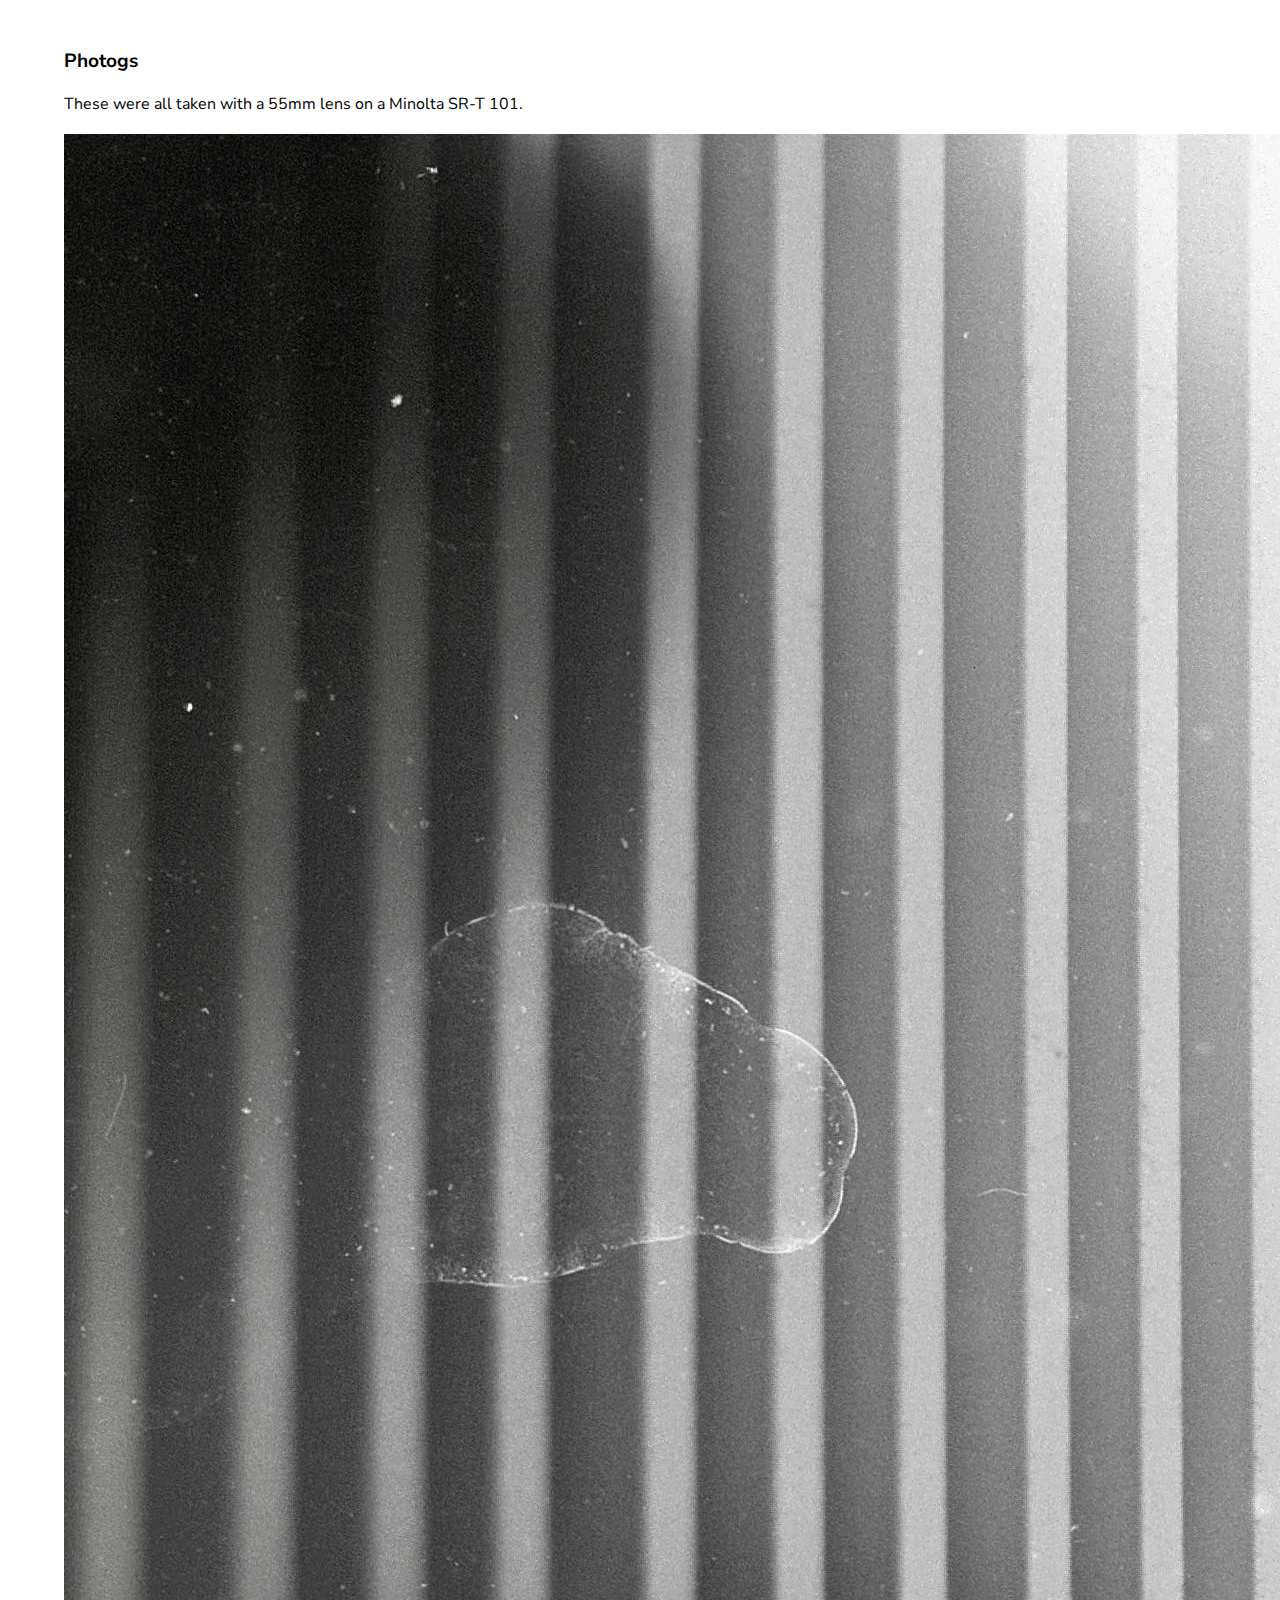
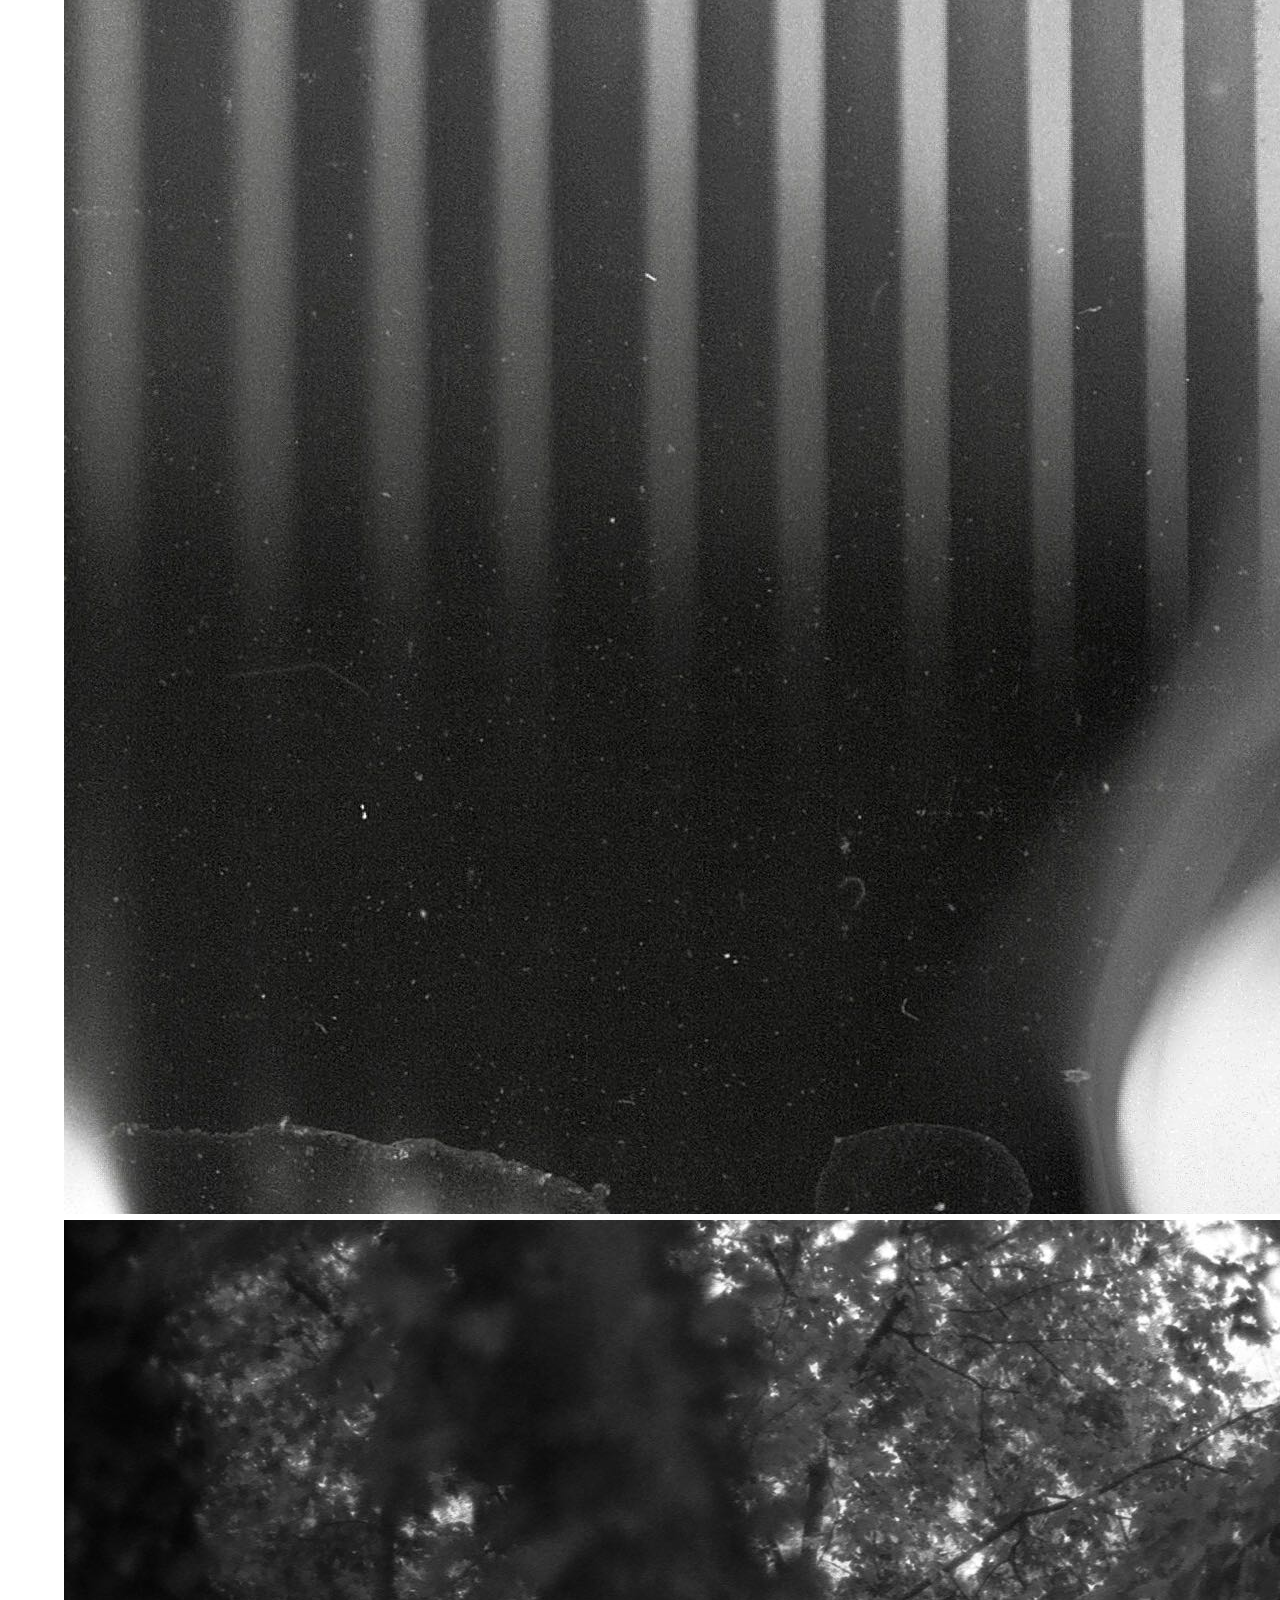
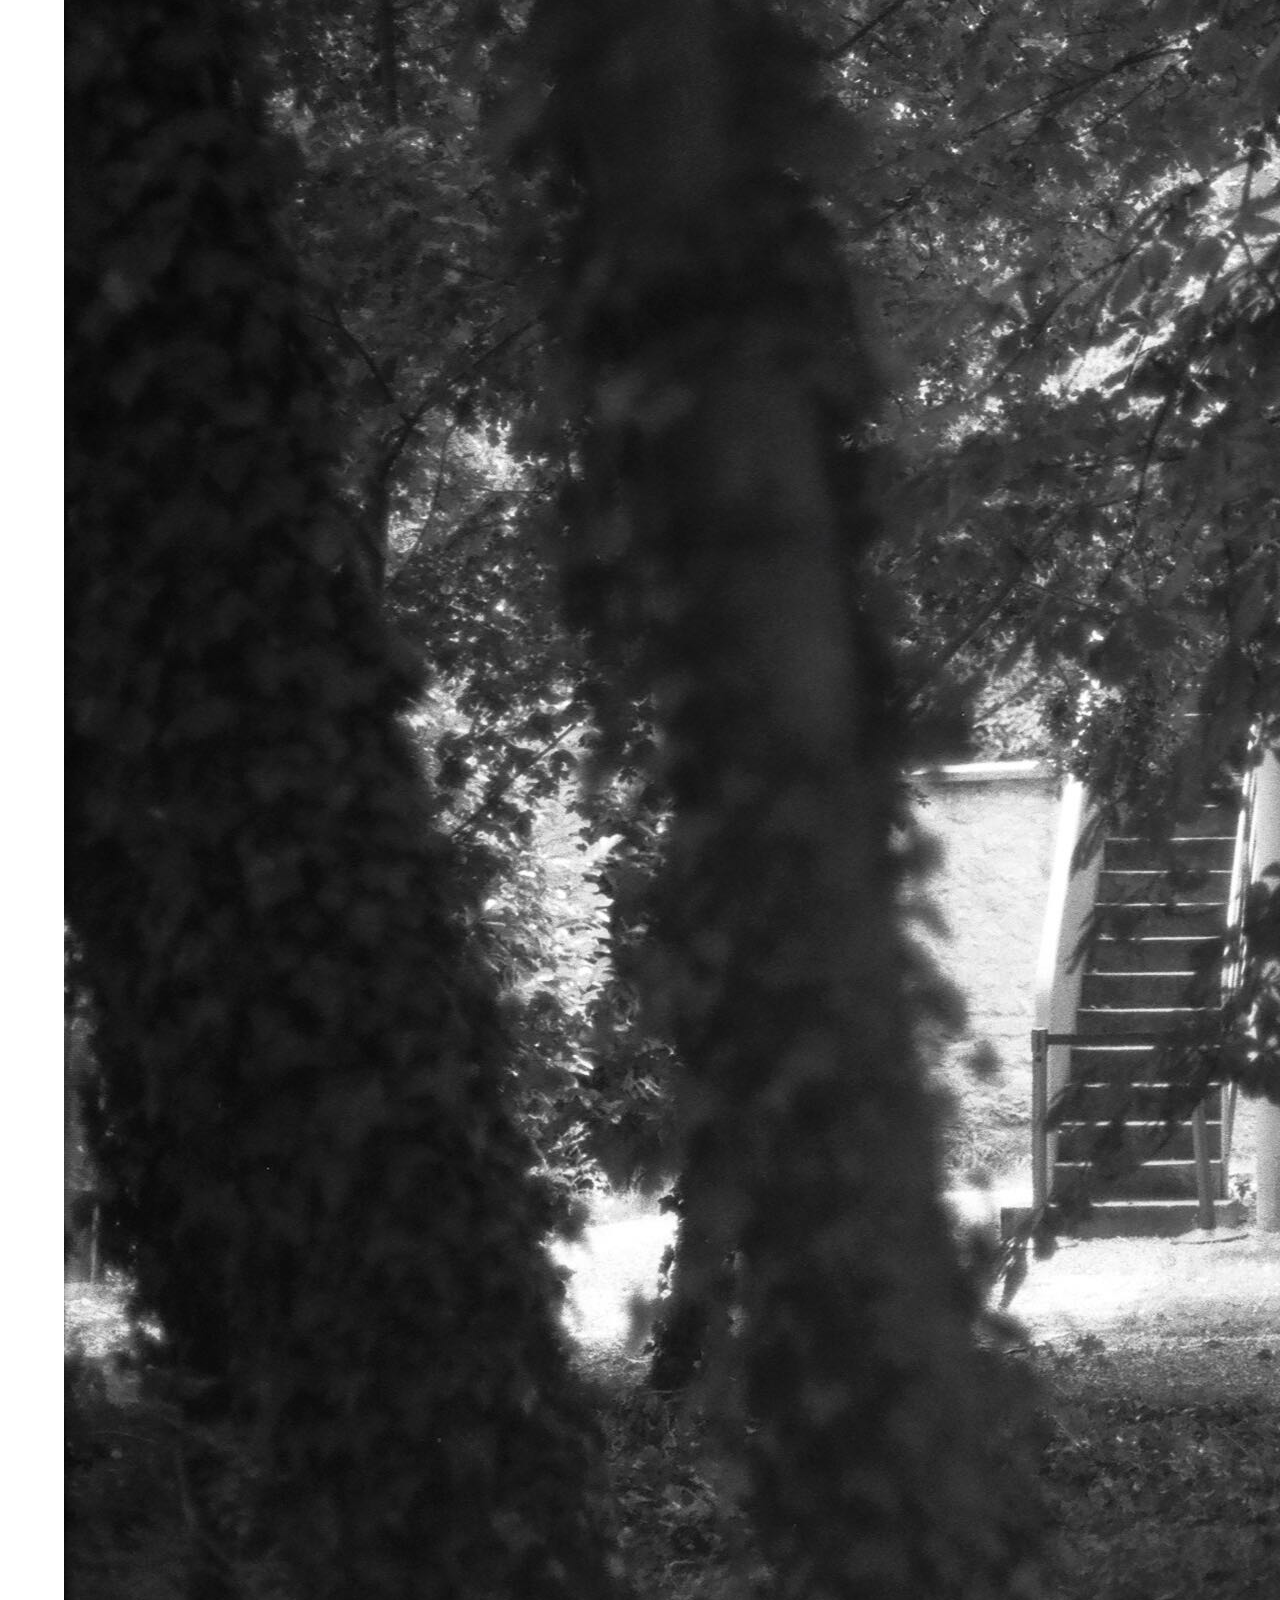
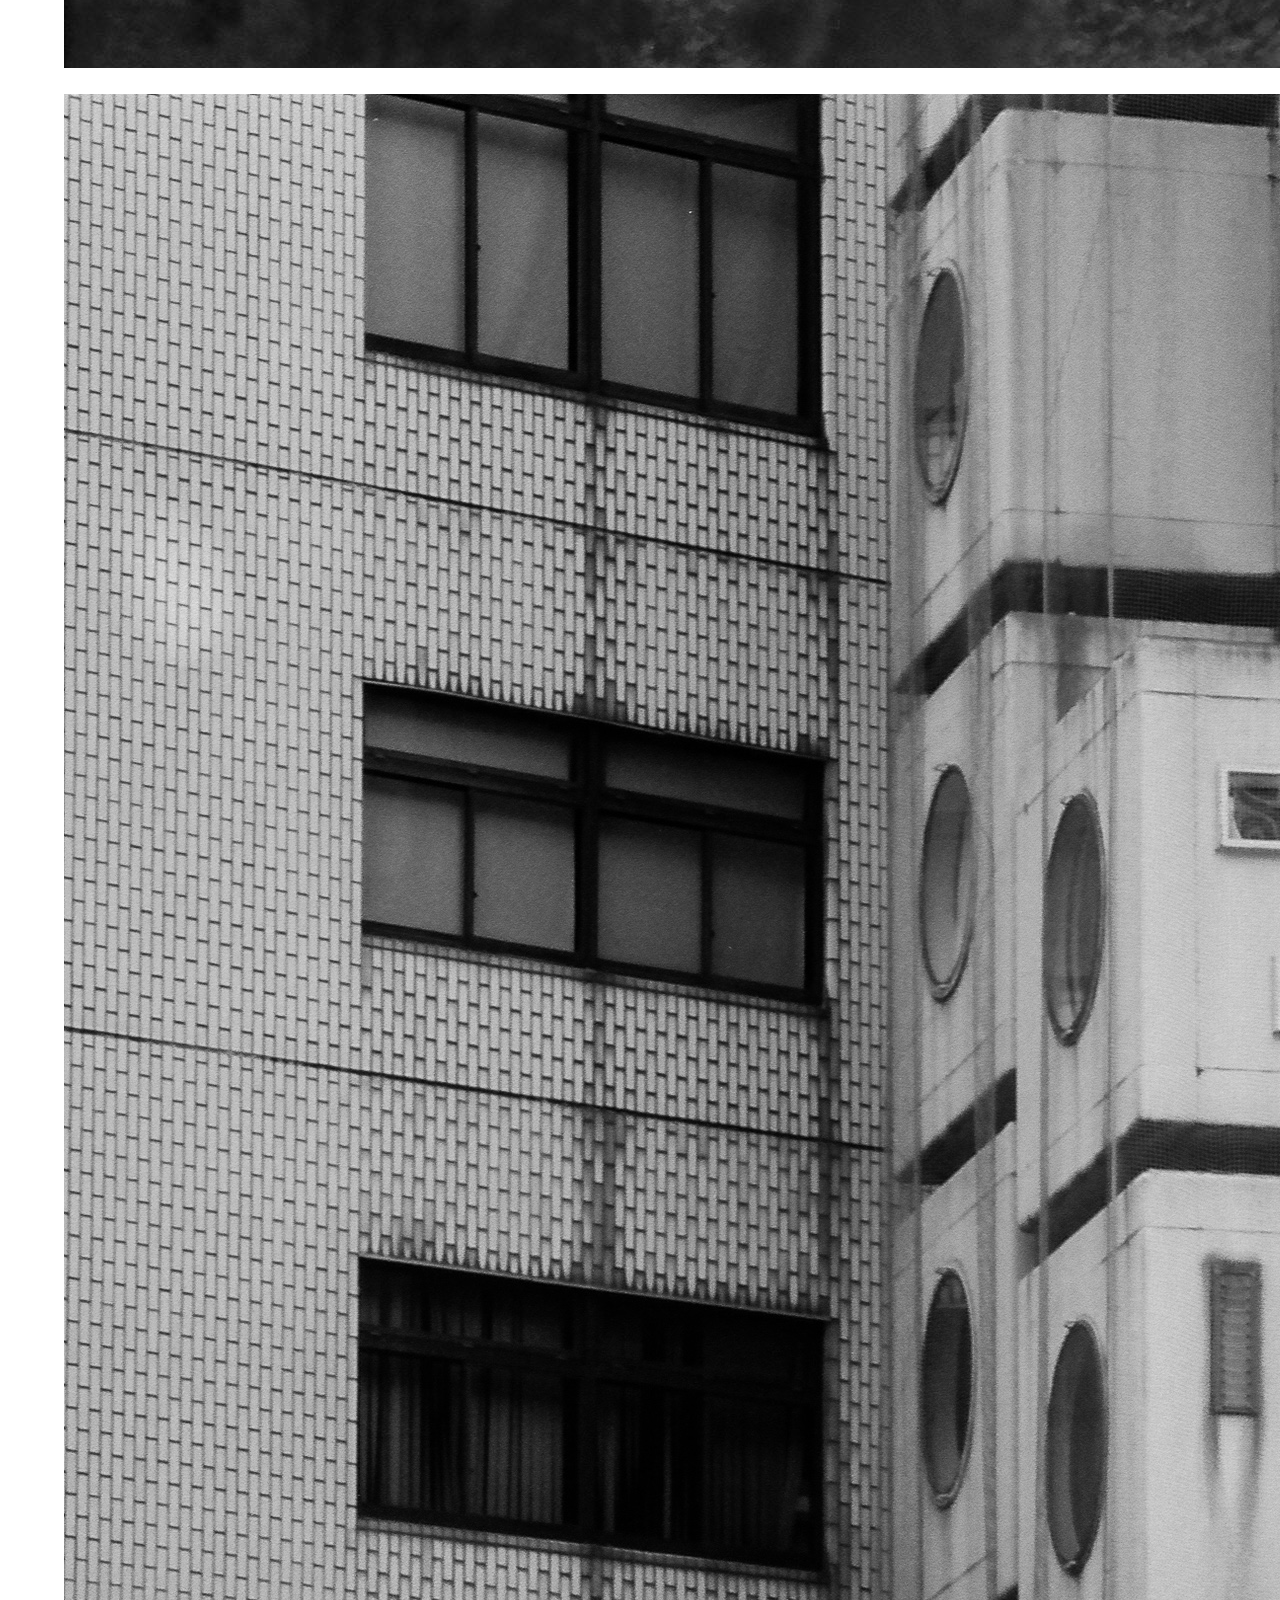
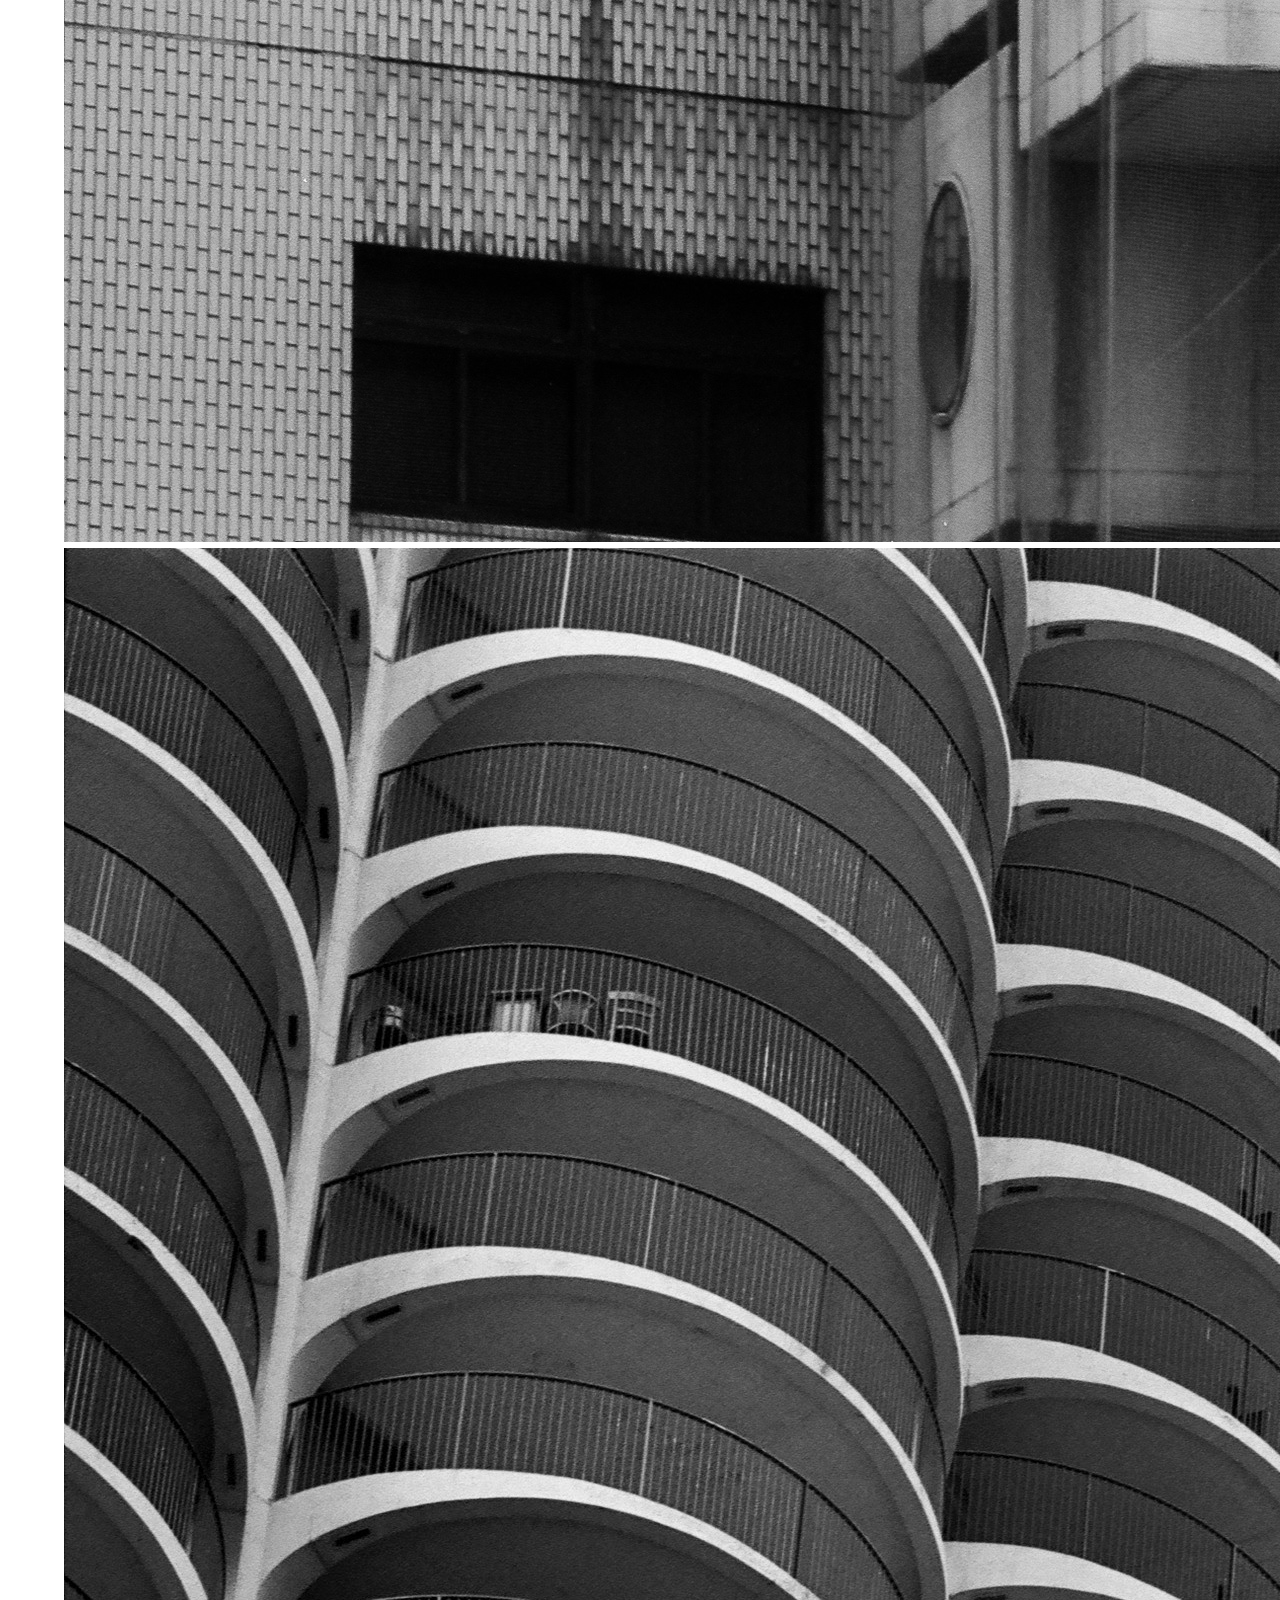
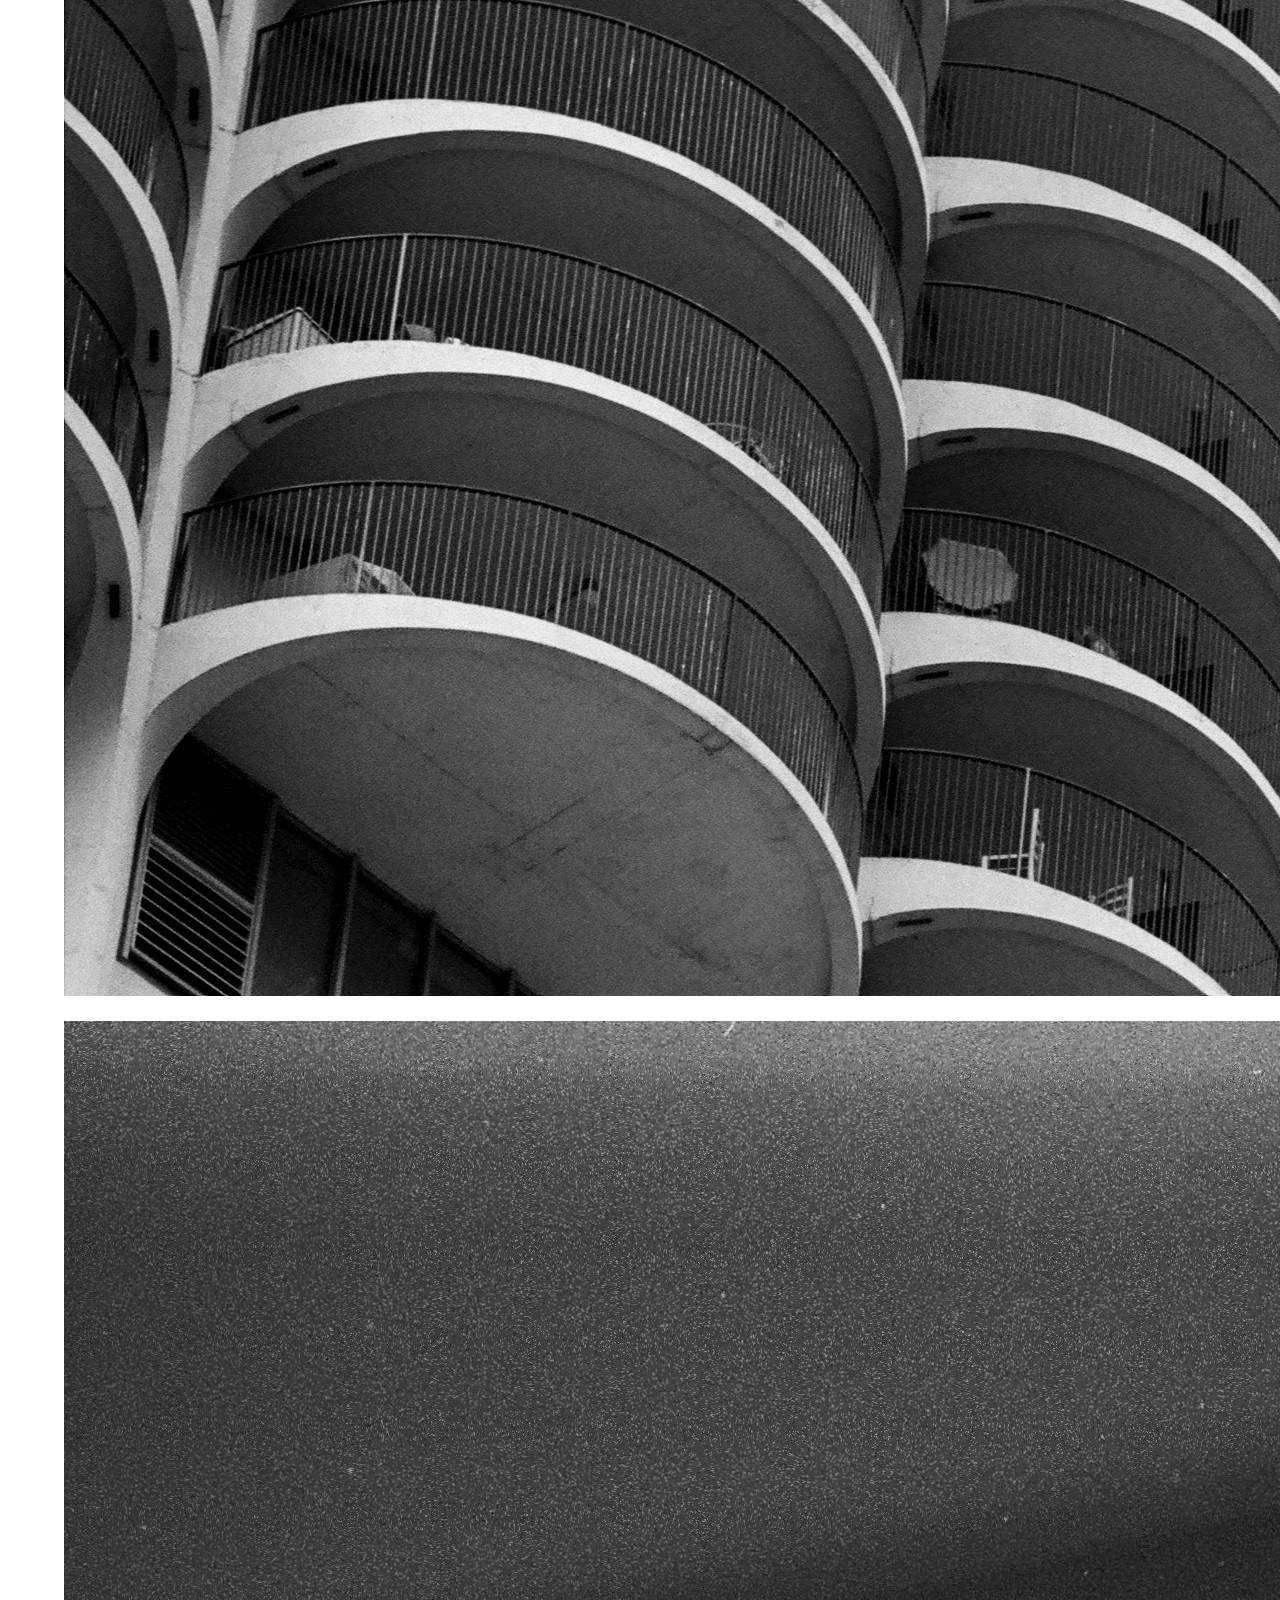
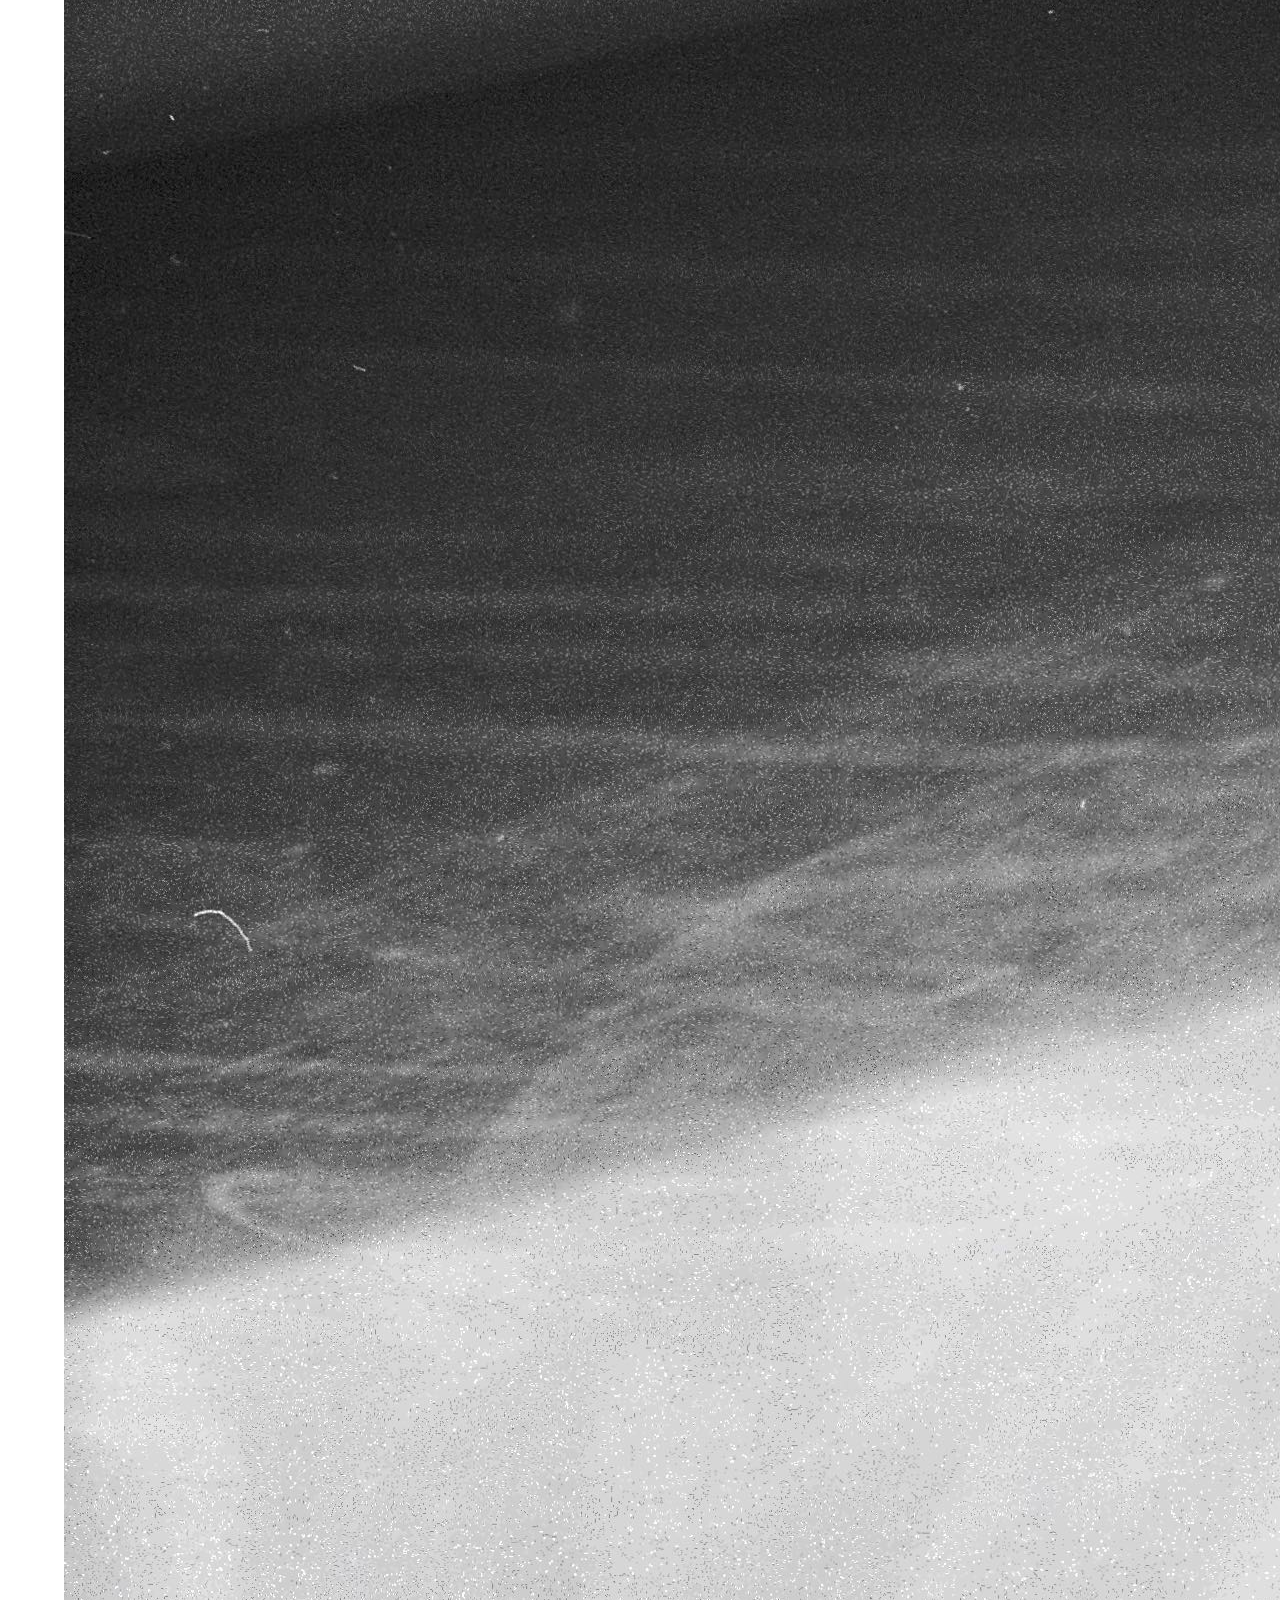
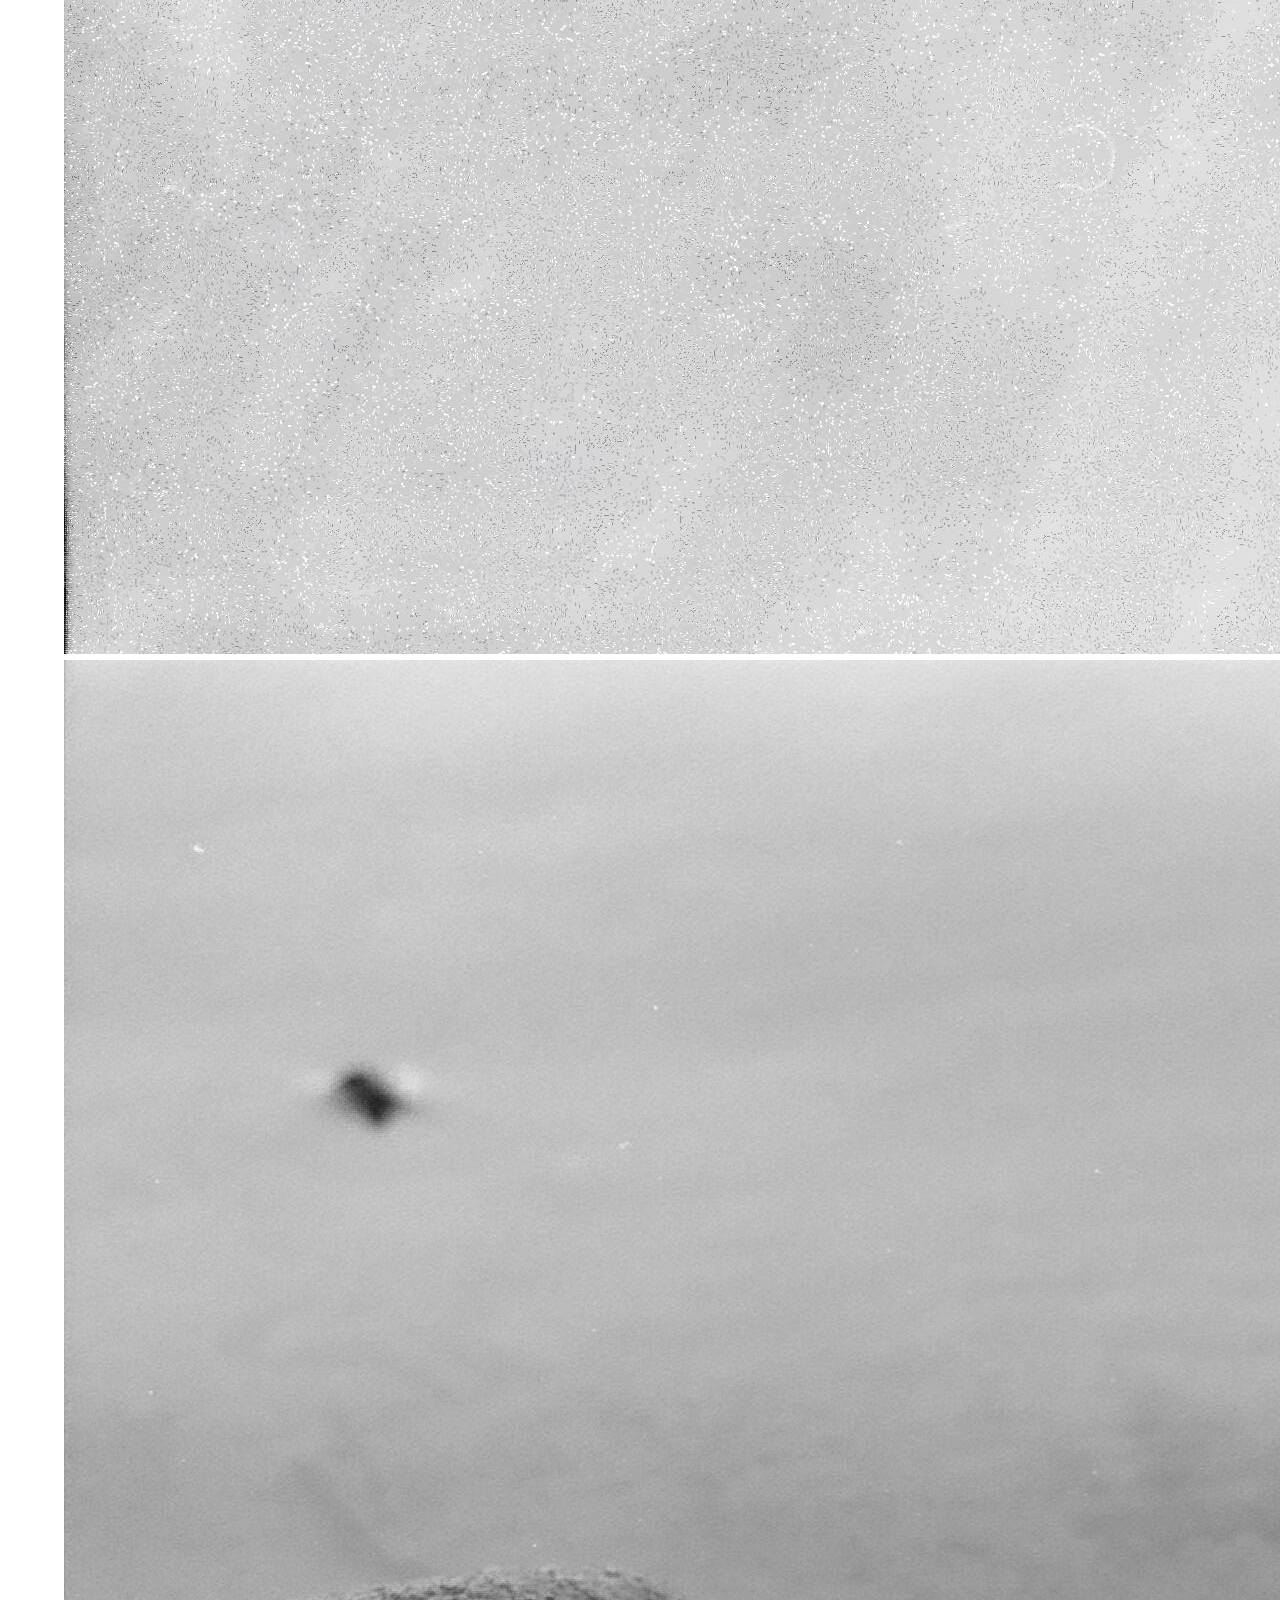
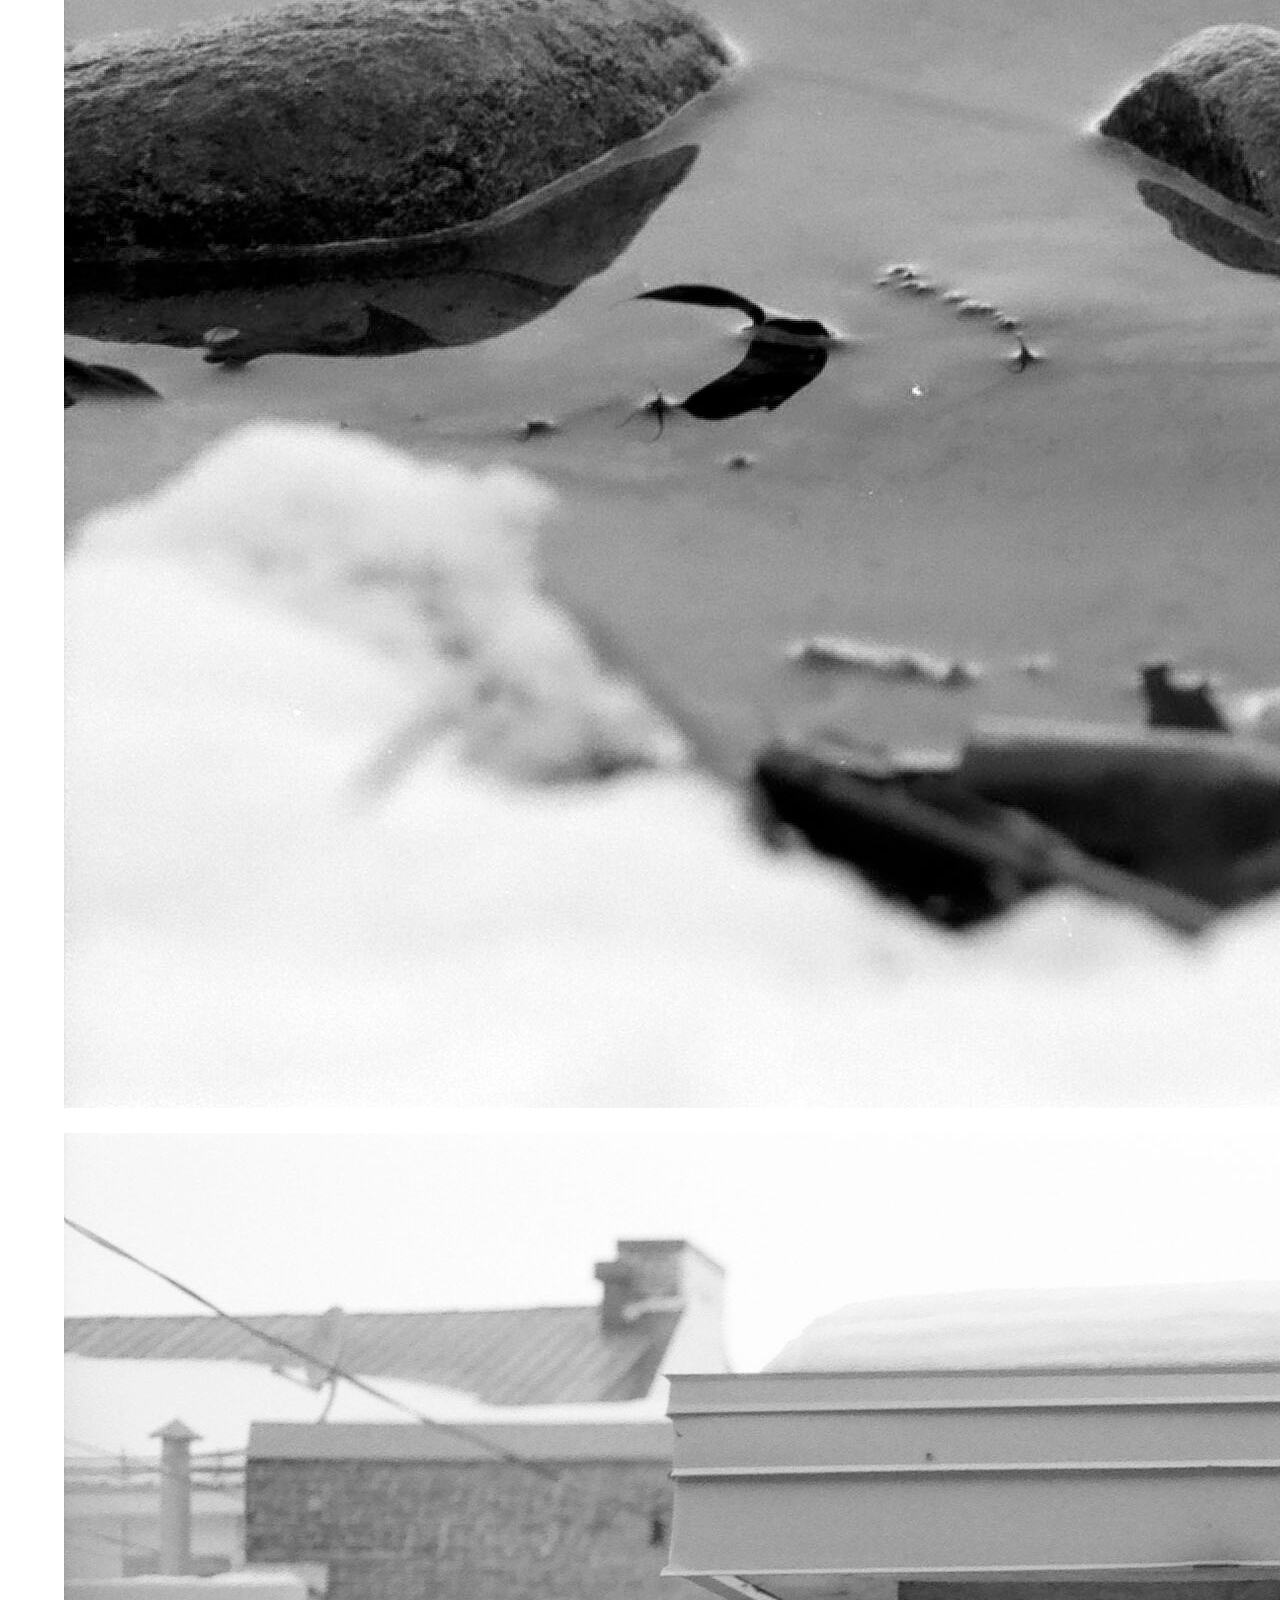
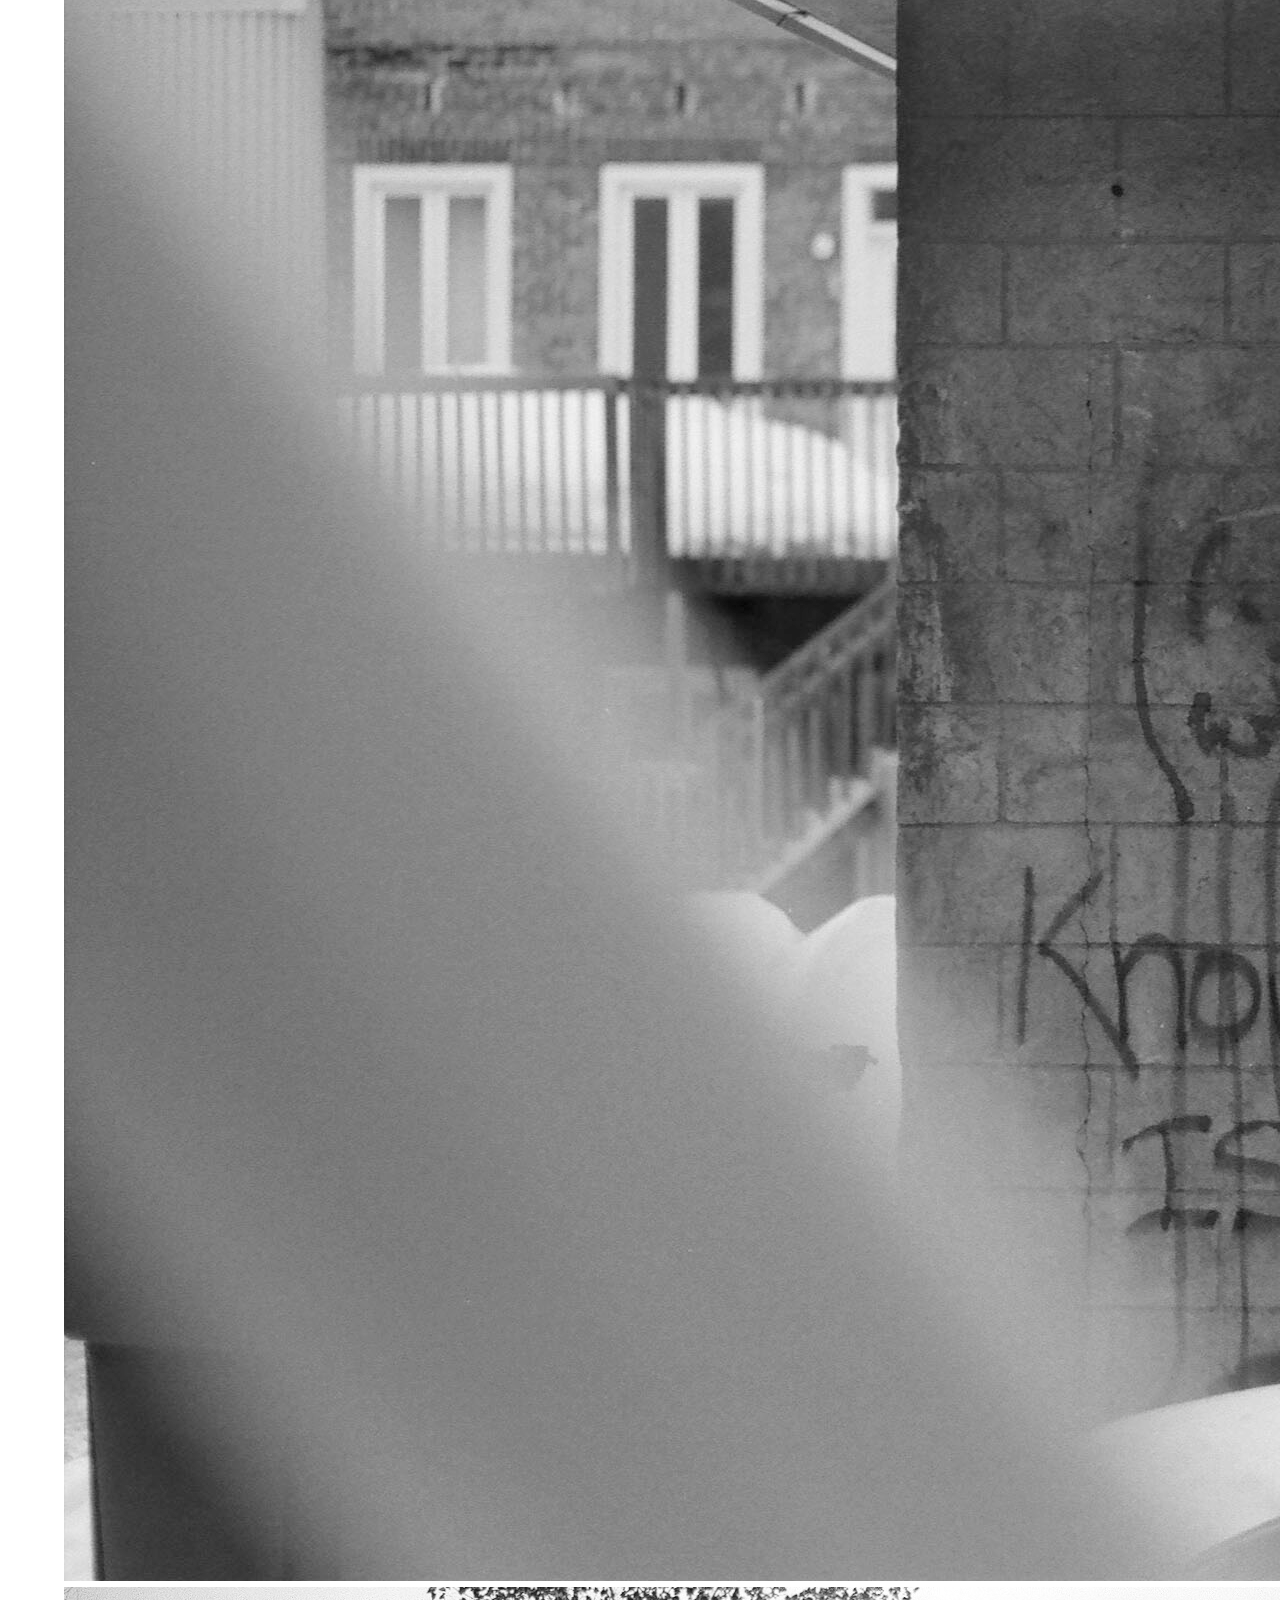
==== photogs.html @ 34b32cb8 "add photogs" ====
<!DOCTYPE html>
<meta name="viewport" content="width=device-width, initial-scale=1"/>
<html>
  <head>
  <title>gyauney</title>
  <meta charset="utf-8"/>
  <link href="https://fonts.googleapis.com/css?family=Nunito+Sans:400,600" rel="stylesheet">
  <link rel="stylesheet" type="text/css" href="style.css">
  </head> 

  <body>
  <div id="title">Photogs</div>
  <div class="section">
    <div>These were all taken with a 55mm lens on a Minolta SR-T 101.</div>
  </div>

  <div class="section">
    <img src='photogs/oops.jpg'/>
    <span class='photog-separator'></span>
    <img src='photogs/gardeners-house.jpg'/>
  </div>
  <div class="section">
    <img src='photogs/capsule-tower.jpg'/>
    <span class='photog-separator'></span>
    <img src='photogs/marina-city.jpg'/>
  </div>
  <div class="section">
    <img src='photogs/three-little.jpg'/>
    <span class='photog-separator'></span>
    <img src='photogs/walden.jpg'/>
  </div>
  <div class="section">
    <img src='photogs/warning.jpg'/>
    <span class='photog-separator'></span>
    <img src='photogs/gates.jpg'/>
  </div>

  </body>
</html>
---- style.css ----
html {
	font-size:1em;
}

body {
	font-family: 'Nunito Sans';
	max-width: 50em;
	margin: 3em 4em;
}

p {
	margin:0em;
}

#title {
	font-size: 1.2em;
	font-family: 'Nunito Sans';
	font-weight: 700;
}

.section {
	margin-top: 1.2em;
	margin-bottom: 1.2em;
}

.section-title {
	font-size: 125%;
	background-color: #fff2cc;
	padding: 0em 0.25em;
	border-radius: 0.25em;
	margin: 1.2em -4px;
	font-family: 'Nunito';
	font-weight: 600;
}

.section-title-container {
	padding: 0.2em 0em;
}

a:link {
  color: #e06666;
  text-decoration: none;
}

a:visited {
  color: #e06666;
  text-decoration: none;
}

a:hover {
  color: #ea9999;
  text-decoration: none;
}

a:active {
  color: #ea9999;
  text-decoration: none;
}

@media only screen
and (max-device-width : 600px) {html{font-size: 1em;} #title {font-size: 1.2em;} table{font-size:0.8em;}}
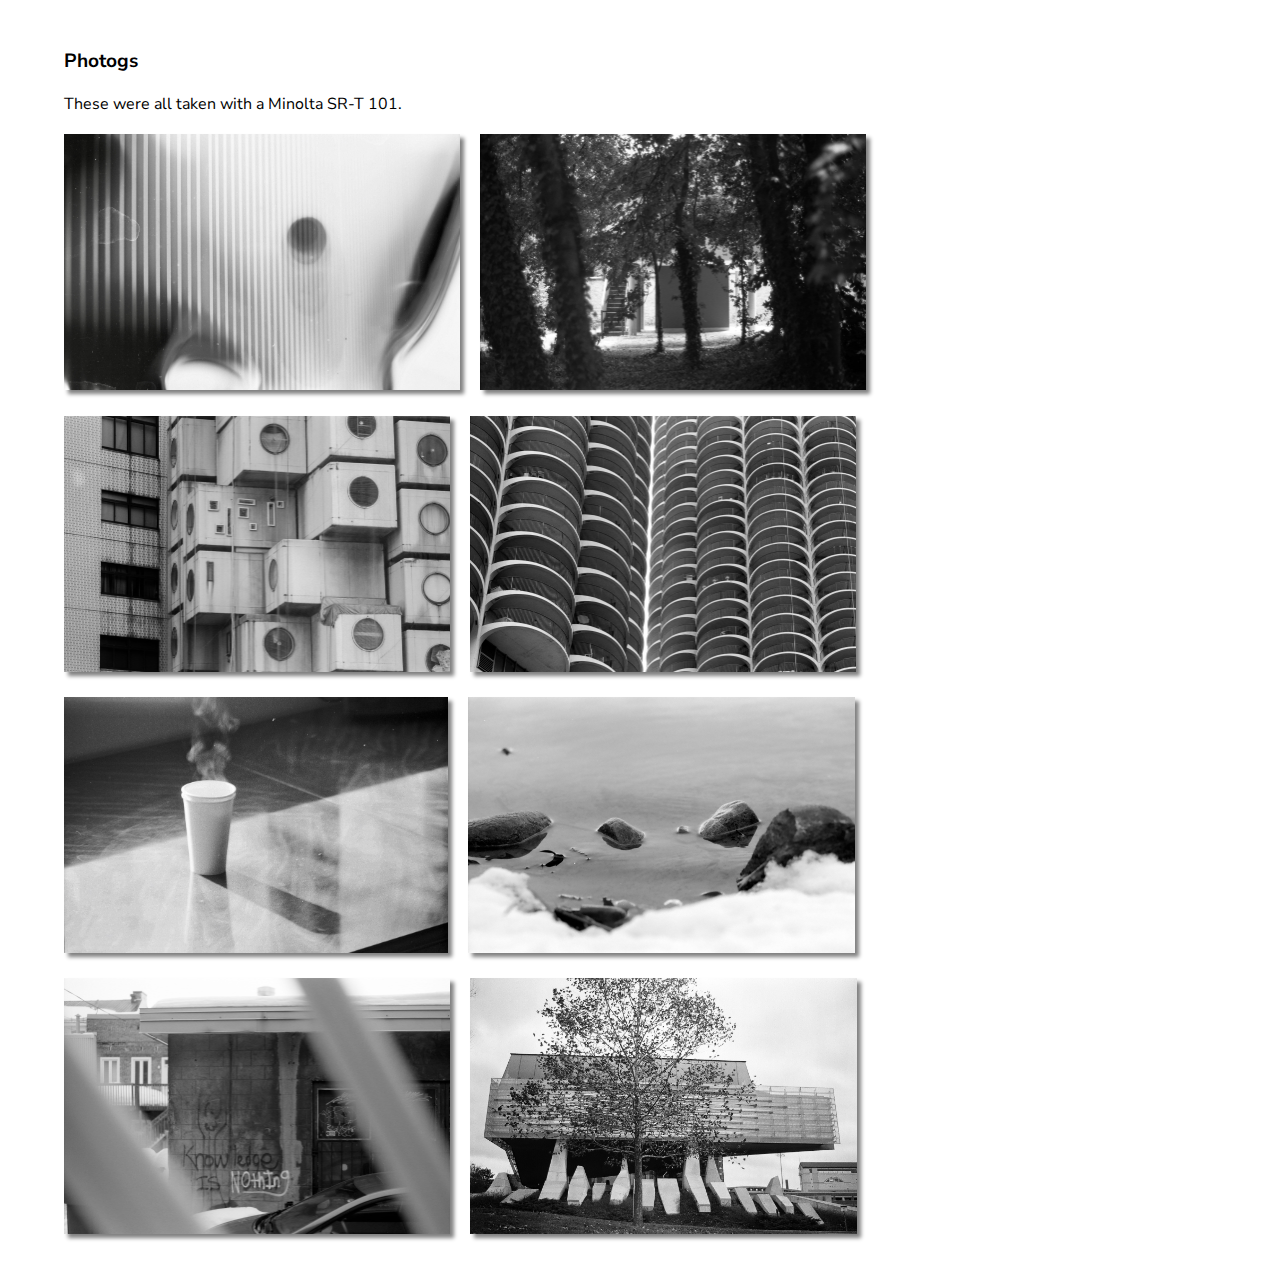
==== commit 12cc41ef: "update photogs description;" ====
--- a/photogs.html
+++ b/photogs.html
@@ -11,7 +11,7 @@
   <body>
   <div id="title">Photogs</div>
   <div class="section">
-    <div>These were all taken with a 55mm lens on a Minolta SR-T 101.</div>
+    <div>These were all taken with a Minolta SR-T 101.</div>
   </div>
 
   <div class="section">
--- a/style.css
+++ b/style.css
@@ -4,7 +4,7 @@
 
 body {
 	font-family: 'Nunito Sans';
-	max-width: 50em;
+	max-width: 60em;
 	margin: 3em 4em;
 }
 
@@ -57,5 +57,14 @@
   text-decoration: none;
 }
 
+img {
+	box-shadow: 0.25em 0.25em 0.25em grey;
+	max-height: 16em;
+} 
+
+.photog-separator {
+	padding-left: 1em;
+}
+
 @media only screen
 and (max-device-width : 600px) {html{font-size: 1em;} #title {font-size: 1.2em;} table{font-size:0.8em;}}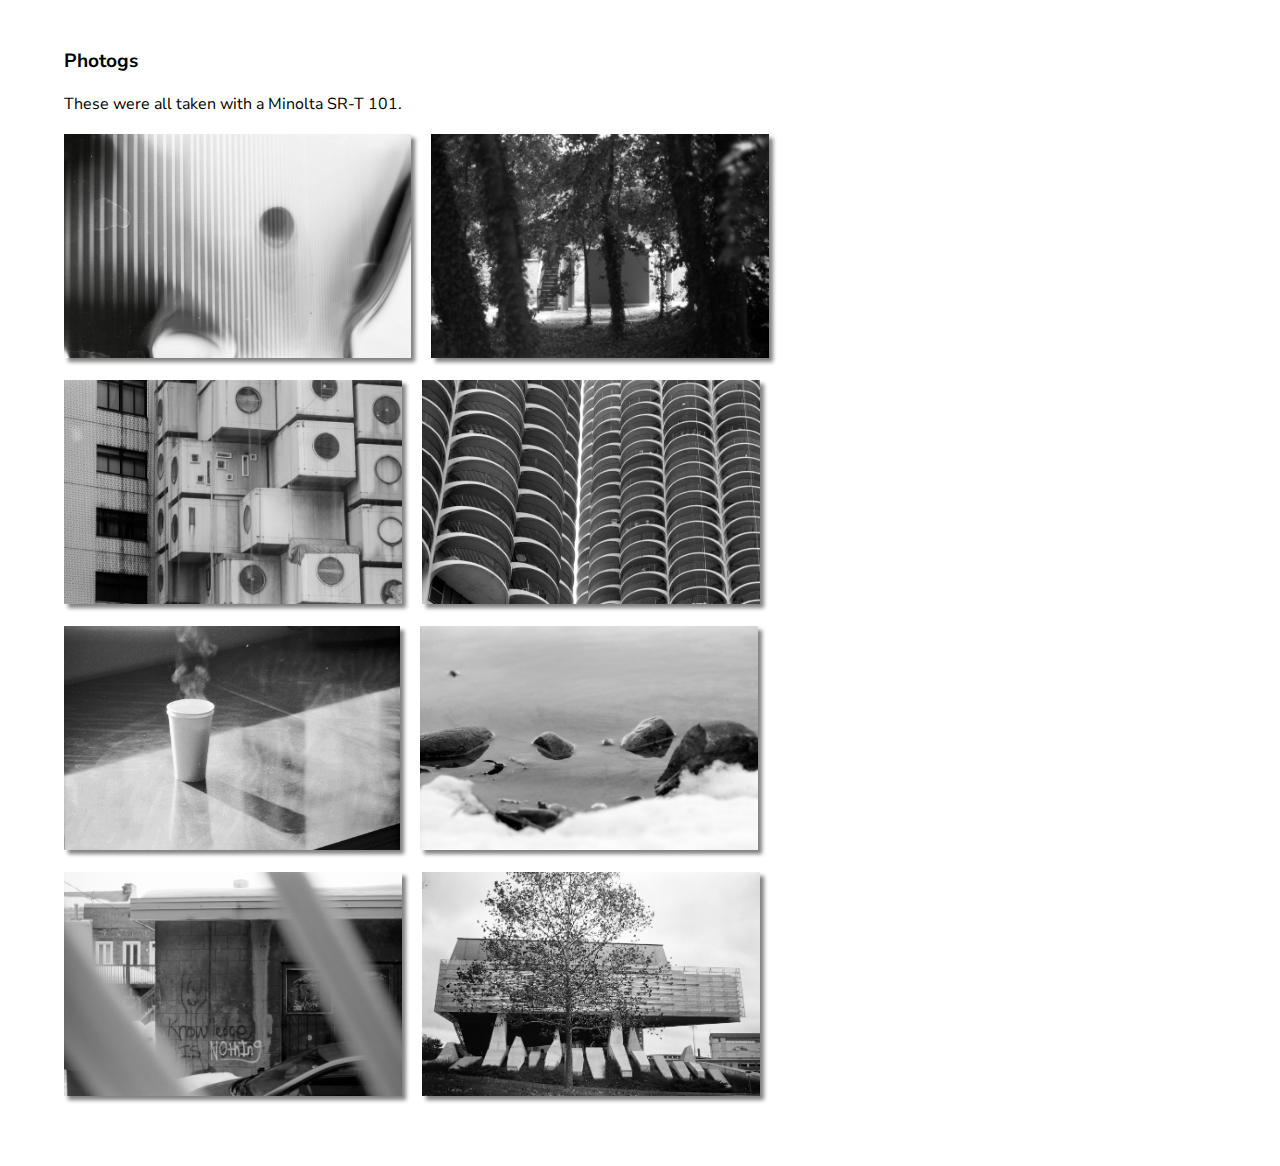
==== commit a455cf89: "tweak img margins" ====
--- a/photogs.html
+++ b/photogs.html
@@ -16,22 +16,12 @@
 
   <div class="section">
     <img src='photogs/oops.jpg'/>
-    <span class='photog-separator'></span>
     <img src='photogs/gardeners-house.jpg'/>
-  </div>
-  <div class="section">
     <img src='photogs/capsule-tower.jpg'/>
-    <span class='photog-separator'></span>
     <img src='photogs/marina-city.jpg'/>
-  </div>
-  <div class="section">
     <img src='photogs/three-little.jpg'/>
-    <span class='photog-separator'></span>
     <img src='photogs/walden.jpg'/>
-  </div>
-  <div class="section">
     <img src='photogs/warning.jpg'/>
-    <span class='photog-separator'></span>
     <img src='photogs/gates.jpg'/>
   </div>
 
--- a/style.css
+++ b/style.css
@@ -59,12 +59,10 @@
 
 img {
 	box-shadow: 0.25em 0.25em 0.25em grey;
-	max-height: 16em;
+	max-height: 14em;
+	margin-right:1em;
+	margin-bottom:1em;
 } 
-
-.photog-separator {
-	padding-left: 1em;
-}
 
 @media only screen
 and (max-device-width : 600px) {html{font-size: 1em;} #title {font-size: 1.2em;} table{font-size:0.8em;}}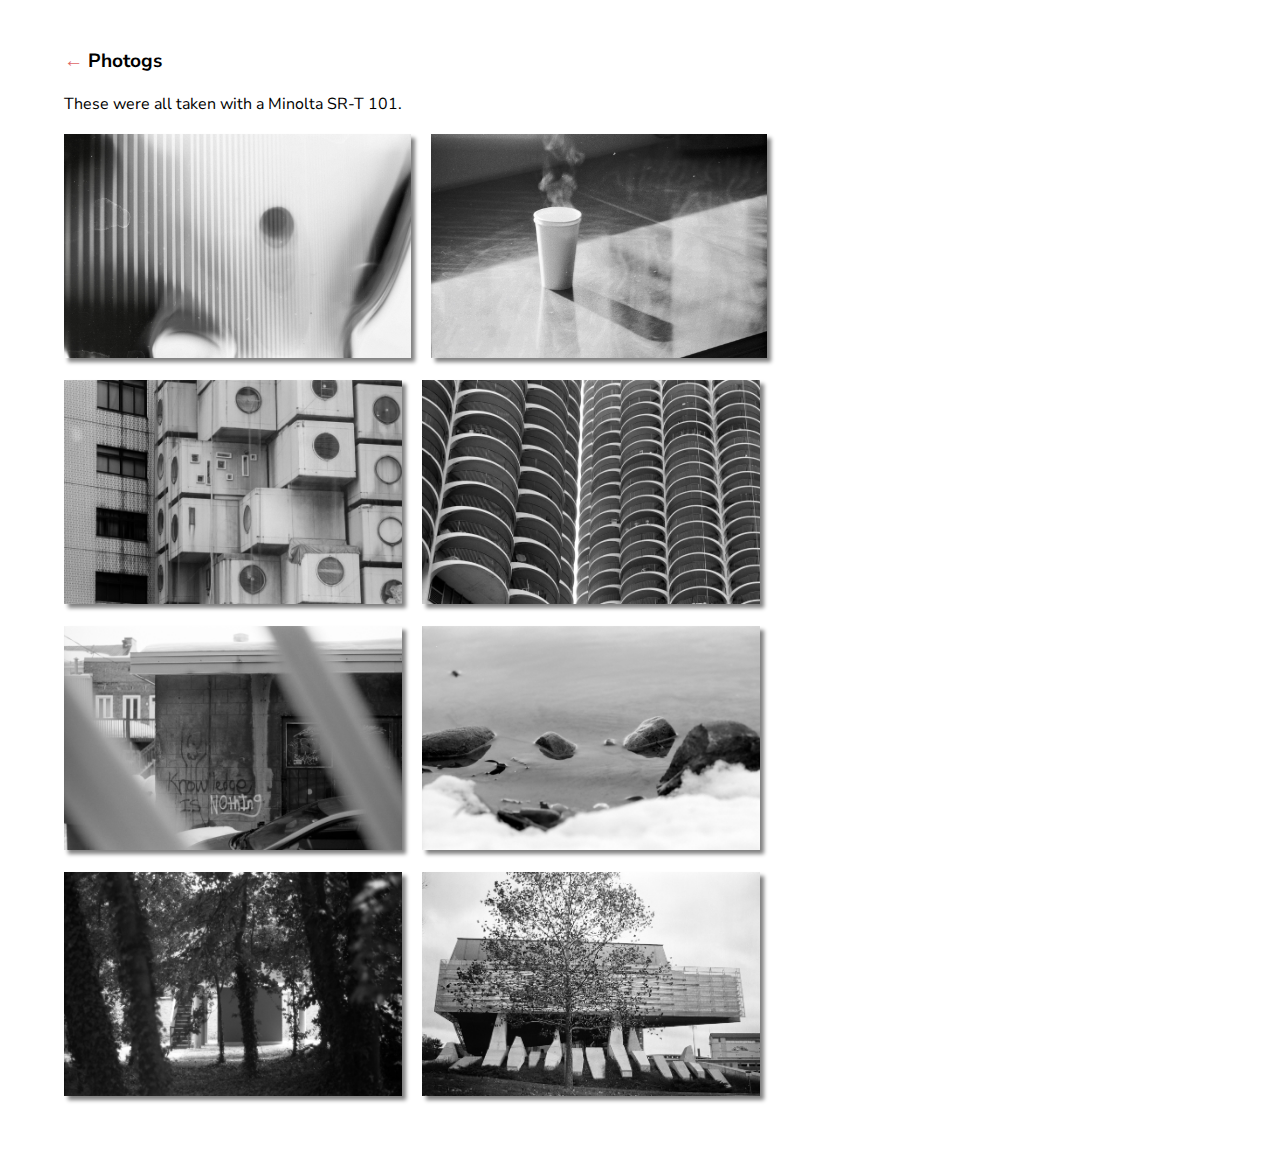
==== commit 92becdf8: "rearrange photogs" ====
--- a/photogs.html
+++ b/photogs.html
@@ -9,19 +9,19 @@
   </head> 
 
   <body>
-  <div id="title">Photogs</div>
+  <div id="title"><a href='./'>&larr;</a> Photogs</div>
   <div class="section">
     <div>These were all taken with a Minolta SR-T 101.</div>
   </div>
 
   <div class="section">
     <img src='photogs/oops.jpg'/>
-    <img src='photogs/gardeners-house.jpg'/>
+    <img src='photogs/three-little.jpg'/>
     <img src='photogs/capsule-tower.jpg'/>
     <img src='photogs/marina-city.jpg'/>
-    <img src='photogs/three-little.jpg'/>
+    <img src='photogs/warning.jpg'/>
     <img src='photogs/walden.jpg'/>
-    <img src='photogs/warning.jpg'/>
+    <img src='photogs/gardeners-house.jpg'/>
     <img src='photogs/gates.jpg'/>
   </div>
 
